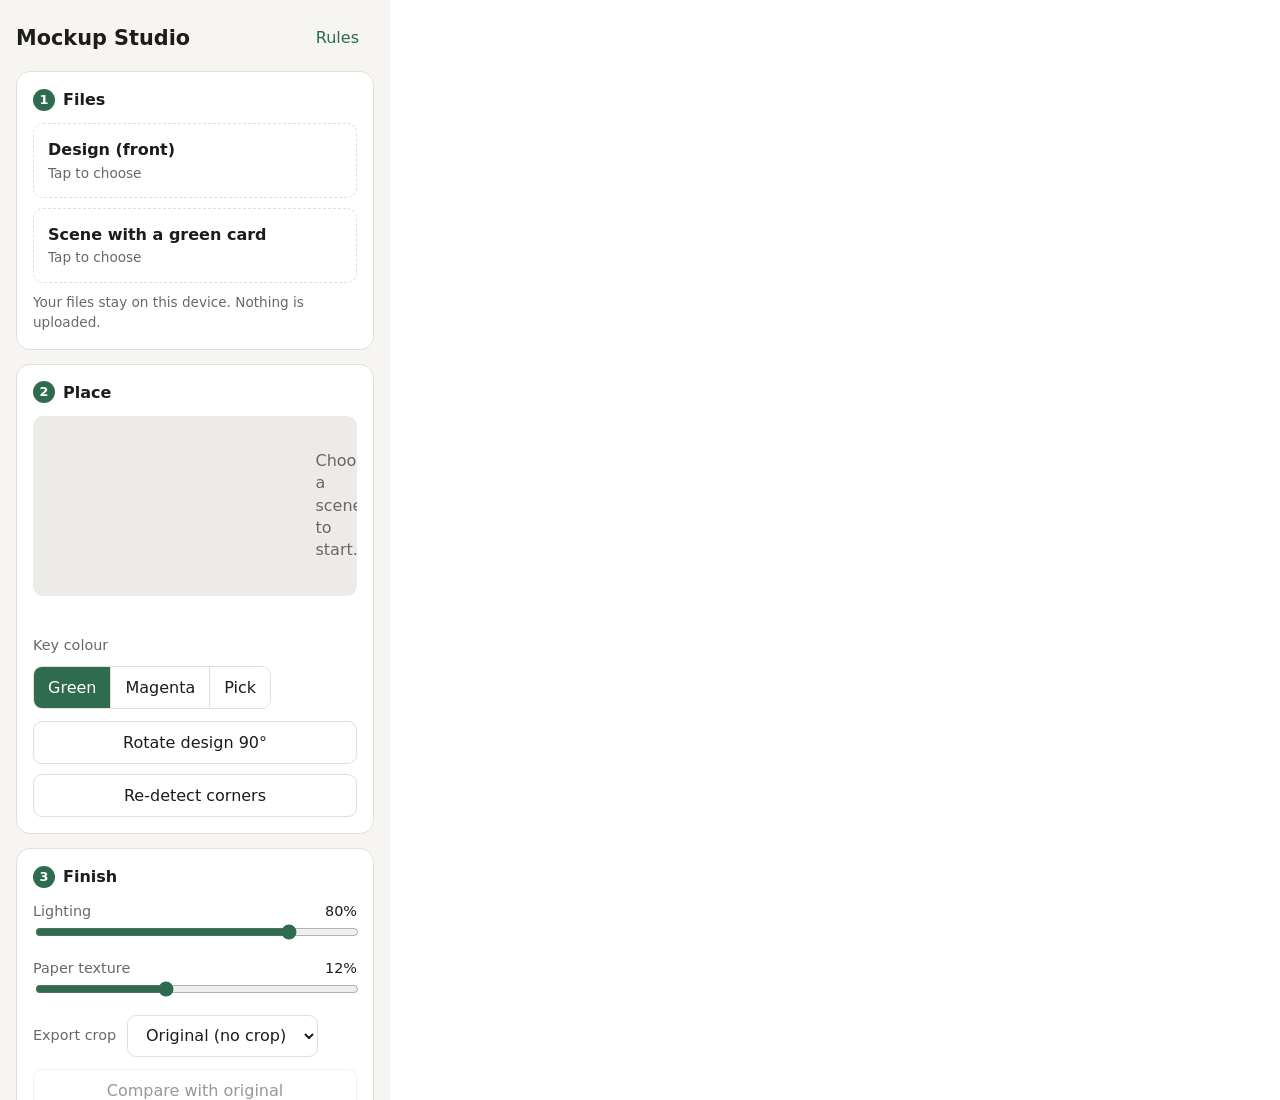
==== tests/phone-frame.html @ a9a2c702 "MockupStudio: step 1 compositing engine - key detection, corner handles, warp/lighting/texture, R4-s" ====
<!doctype html>
<html lang="en">
<head>
  <meta charset="utf-8">
  <title>Phone frame</title>
  <style>body { margin: 0; } iframe { width: 390px; height: 1100px; border: 0; display: block; }</style>
</head>
<body>
  <!-- Headless Chrome can't make a window narrower than ~500px; this frame checks the 390px phone layout. -->
  <iframe src="../index.html"></iframe>
</body>
</html>
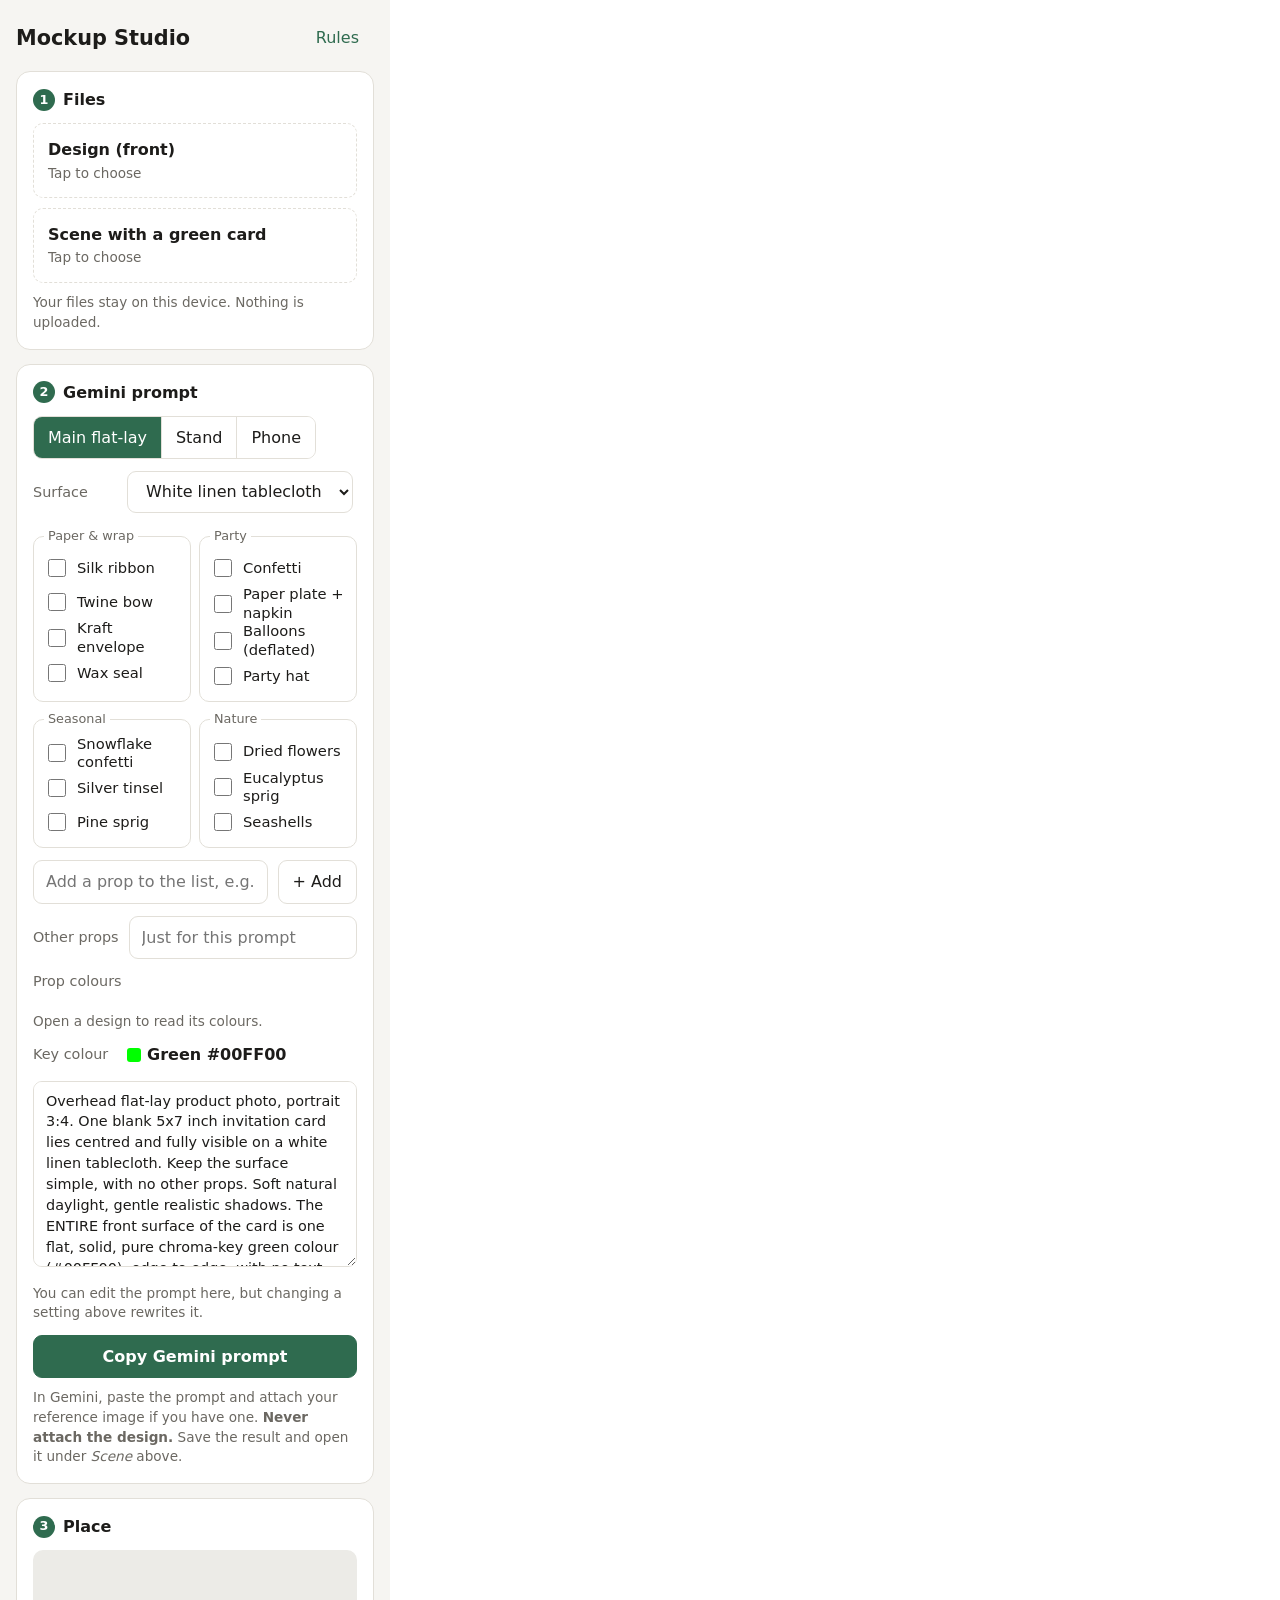
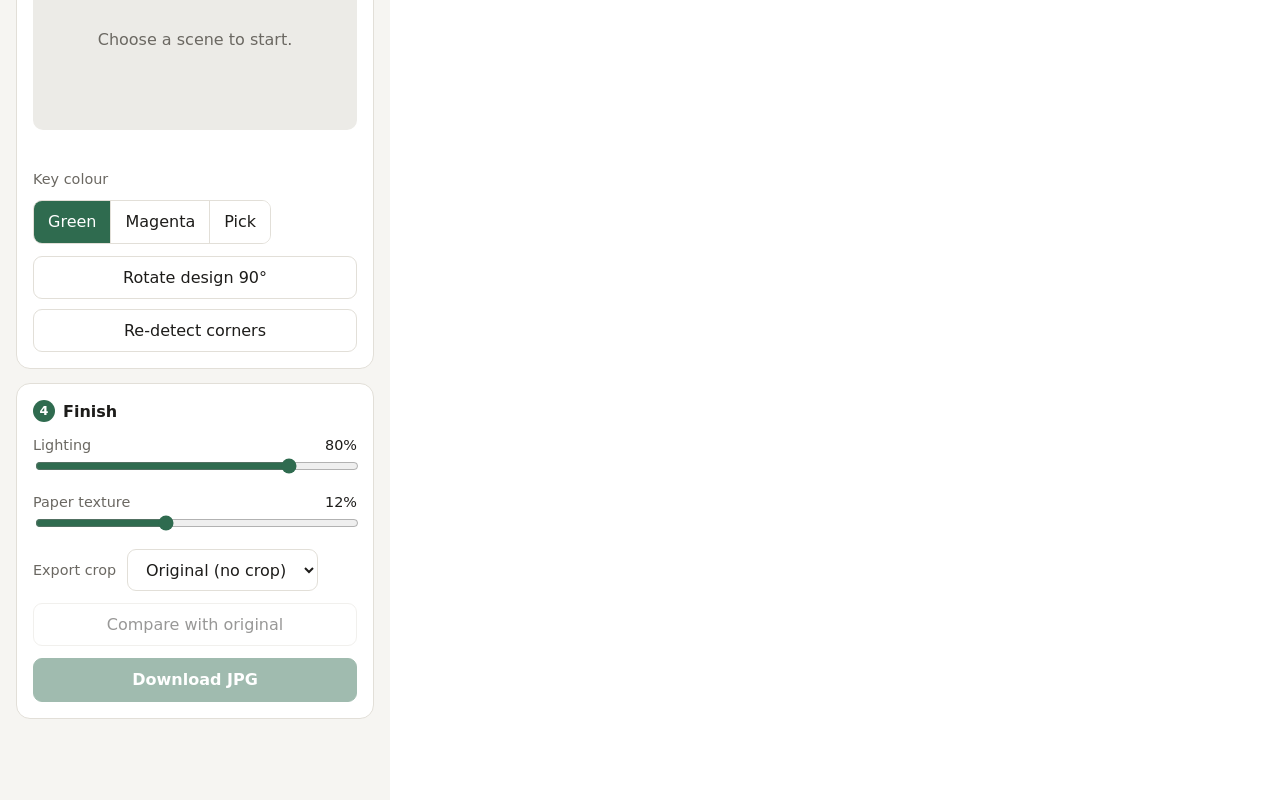
==== commit 0972fc45: "MockupStudio: step 2 Gemini prompt panel - prop checkboxes, surfaces, design colour reading, auto ke" ====
--- a/tests/phone-frame.html
+++ b/tests/phone-frame.html
@@ -3,7 +3,7 @@
 <head>
   <meta charset="utf-8">
   <title>Phone frame</title>
-  <style>body { margin: 0; } iframe { width: 390px; height: 1100px; border: 0; display: block; }</style>
+  <style>body { margin: 0; } iframe { width: 390px; height: 2400px; border: 0; display: block; }</style>
 </head>
 <body>
   <!-- Headless Chrome can't make a window narrower than ~500px; this frame checks the 390px phone layout. -->
